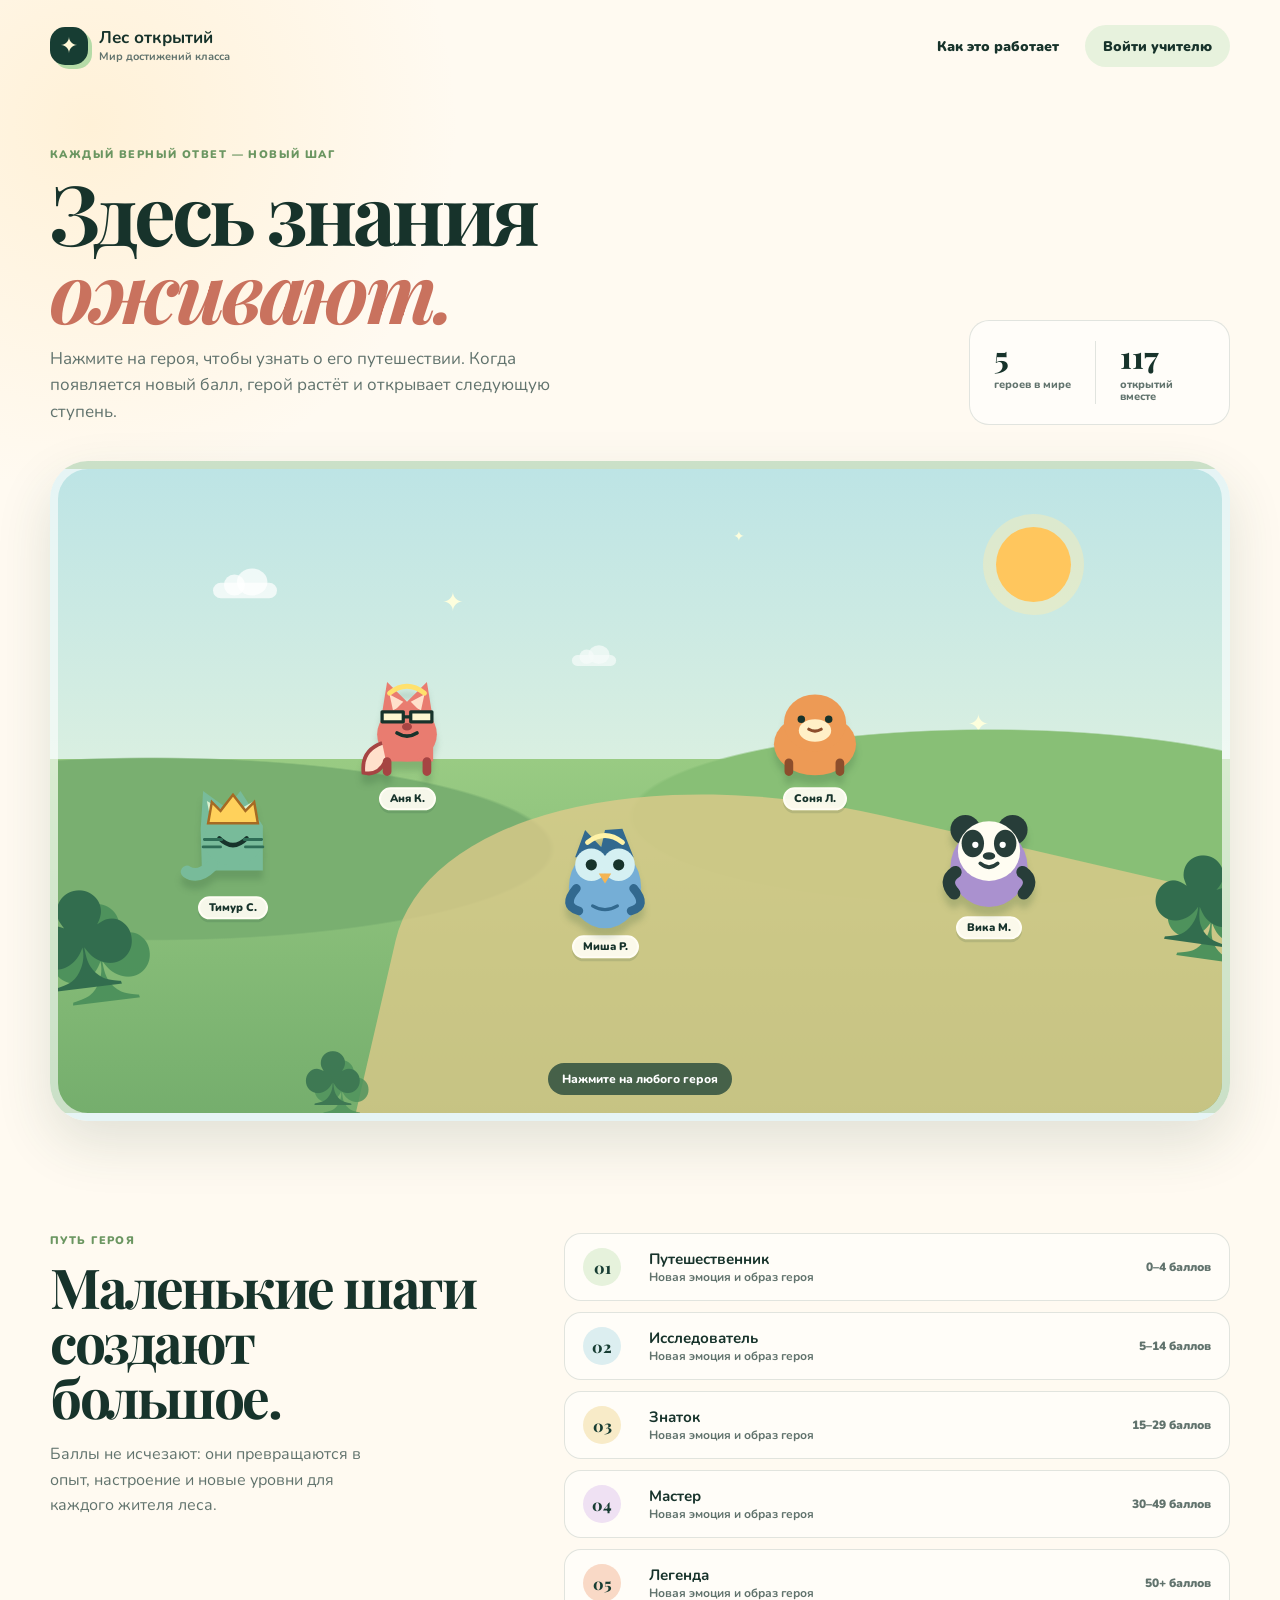
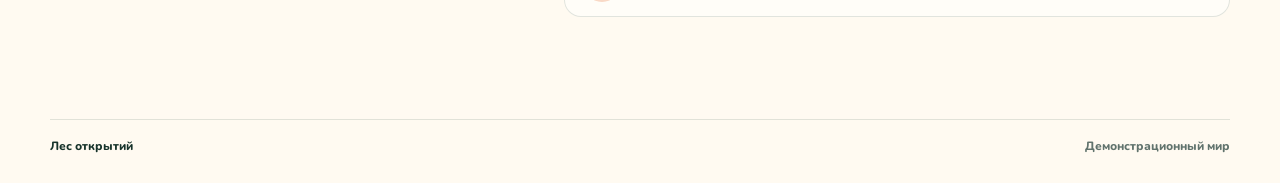
==== index.html @ 149c61e0 "create" ====
<!doctype html>
<html lang="ru">
  <head>
    <meta charset="UTF-8" />
    <meta name="viewport" content="width=device-width, initial-scale=1.0" />
    <meta name="theme-color" content="#142b25" />
    <meta
      name="description"
      content="Интерактивный мир достижений класса: герои растут вместе с новыми знаниями."
    />
    <meta name="robots" content="noindex, nofollow" />
    <link rel="canonical" href="/" />

    <meta property="og:type" content="website" />
    <meta property="og:site_name" content="Лес открытий" />
    <meta property="og:title" content="Лес открытий — мир достижений класса" />
    <meta
      property="og:description"
      content="Интерактивный мир достижений класса: герои растут вместе с новыми знаниями."
    />
    <meta property="og:url" content="/" />
    <meta property="og:image" content="assets/og-preview.png" />
    <meta property="og:image:width" content="1200" />
    <meta property="og:image:height" content="630" />
    <meta
      property="og:image:alt"
      content="Лес открытий — интерактивный мир достижений класса"
    />
    <meta property="og:locale" content="ru_RU" />
    <meta name="twitter:card" content="summary_large_image" />
    <meta name="twitter:title" content="Лес открытий — мир достижений класса" />
    <meta
      name="twitter:description"
      content="Герои растут вместе с новыми знаниями."
    />
    <meta name="twitter:image" content="assets/og-preview.png" />
    <meta
      name="twitter:image:alt"
      content="Лес открытий — интерактивный мир достижений класса"
    />

    <link rel="icon" href="favicon.svg" type="image/svg+xml" />
    <link rel="icon" href="favicon.ico" sizes="any" />
    <link rel="icon" href="favicon.png" type="image/png" />
    <link rel="apple-touch-icon" href="favicon.png" />
    <link rel="preconnect" href="https://esm.sh" />
    <title>Лес открытий</title>
    <link rel="stylesheet" href="styles.css" />
  </head>
  <body>
    <main>
      <header class="site-header shell">
        <a class="brand" href="#" aria-label="На главную страницу">
          <span class="brand__mark" aria-hidden="true">✦</span>
          <span>
            <strong id="classTitle">Лес открытий</strong>
            <small>Мир достижений класса</small>
          </span>
        </a>
        <div class="header-actions">
          <button class="button button--ghost" id="aboutOpen" type="button">
            Как это работает
          </button>
          <button class="button button--quiet" id="adminOpen" type="button">
            Войти учителю
          </button>
        </div>
      </header>

      <section class="hero shell" aria-labelledby="heroTitle">
        <div>
          <p class="eyebrow">Каждый верный ответ — новый шаг</p>
          <h1 id="heroTitle">Здесь знания<br /><em>оживают.</em></h1>
          <p class="hero__copy">
            Нажмите на героя, чтобы узнать о его путешествии. Когда появляется
            новый балл, герой растёт и открывает следующую ступень.
          </p>
        </div>
        <div class="world-stats" aria-live="polite">
          <div>
            <span id="heroesCount">0</span>
            <small>героев в мире</small>
          </div>
          <div>
            <span id="pointsCount">0</span>
            <small>открытий вместе</small>
          </div>
        </div>
      </section>

      <section class="world shell" aria-label="Интерактивный мир героев">
        <div class="world__sky" aria-hidden="true">
          <span class="cloud cloud--one"></span>
          <span class="cloud cloud--two"></span>
          <span class="sun"></span>
          <span class="spark spark--one">✦</span>
          <span class="spark spark--two">✦</span>
          <span class="spark spark--three">✦</span>
        </div>
        <div class="world__hills" aria-hidden="true"></div>
        <div class="world__path" aria-hidden="true"></div>
        <div class="world__trees" aria-hidden="true">
          <span class="tree tree--one">♣</span>
          <span class="tree tree--two">♣</span>
          <span class="tree tree--three">♣</span>
        </div>
        <div class="world__empty" id="worldEmpty">
          <span>✦</span>
          <p>Мир ждёт первых героев</p>
          <small>Учитель добавит их в закрытой панели.</small>
        </div>
        <div class="world__animals" id="animals" aria-live="polite"></div>
        <div class="world__hint" id="worldHint">Нажмите на любого героя</div>
      </section>

      <section class="journey shell" aria-labelledby="journeyTitle">
        <div class="journey__intro">
          <p class="eyebrow">Путь героя</p>
          <h2 id="journeyTitle">Маленькие шаги<br />создают большое.</h2>
          <p>
            Баллы не исчезают: они превращаются в опыт, настроение и новые
            уровни для каждого жителя леса.
          </p>
        </div>
        <div class="levels" id="levels" aria-label="Уровни развития героя"></div>
      </section>
    </main>

    <footer class="footer shell">
      <span>Лес открытий</span>
      <span id="connectionStatus">Готовимся к путешествию</span>
    </footer>

    <dialog class="modal modal--about" id="aboutDialog">
      <button class="modal__close" data-close="aboutDialog" type="button" aria-label="Закрыть">×</button>
      <p class="eyebrow">Без соревнования на выбывание</p>
      <h2>У каждого героя свой темп.</h2>
      <p>
        Здесь важен не только результат, но и рост: за новые знания герои
        становятся увереннее, открывают уровни и преображают лес.
      </p>
      <div class="about-steps">
        <div><span>01</span><b>Учитель отмечает ответ</b></div>
        <div><span>02</span><b>Герой получает опыт</b></div>
        <div><span>03</span><b>Мир меняется вместе с классом</b></div>
      </div>
    </dialog>

    <dialog class="modal modal--admin" id="adminDialog">
      <button class="modal__close" data-close="adminDialog" type="button" aria-label="Закрыть">×</button>
      <section id="loginView">
        <p class="eyebrow">Закрытая зона</p>
        <h2>Панель учителя</h2>
        <p class="modal__lead">Войти может только администратор этого класса.</p>
        <form class="auth-form" id="loginForm">
          <label>
            E-mail
            <input id="loginEmail" name="email" type="email" autocomplete="email" required />
          </label>
          <label>
            Пароль
            <input id="loginPassword" name="password" type="password" autocomplete="current-password" required />
          </label>
          <p class="form-message" id="loginMessage" role="alert"></p>
          <button class="button button--primary" type="submit">Войти</button>
        </form>
      </section>

      <section id="adminView" hidden>
        <div class="admin-topline">
          <div>
            <p class="eyebrow">Закрытая зона</p>
            <h2>Панель учителя</h2>
          </div>
          <button class="text-button" id="signOut" type="button">Выйти</button>
        </div>

        <form class="student-form" id="studentForm">
          <h3>Добавить героя</h3>
          <div class="form-grid">
            <label class="form-grid__wide">
              Имя или никнейм
              <input id="studentName" name="displayName" maxlength="28" placeholder="Например, Аня К." required />
            </label>
            <label>
              Животное
              <select id="studentAvatar" name="avatarId"></select>
            </label>
            <label>
              Цвет
              <select id="studentColor" name="color"></select>
            </label>
          </div>
          <p class="form-message" id="studentMessage" role="alert"></p>
          <button class="button button--primary" type="submit">Добавить в лес</button>
        </form>

        <section class="admin-roster" aria-labelledby="rosterTitle">
          <div class="admin-roster__head">
            <h3 id="rosterTitle">Герои</h3>
            <span id="adminCount"></span>
          </div>
          <div id="adminRoster"></div>
        </section>
      </section>
    </dialog>

    <dialog class="modal modal--hero" id="heroDialog">
      <button class="modal__close" data-close="heroDialog" type="button" aria-label="Закрыть">×</button>
      <div id="heroDialogContent"></div>
    </dialog>

    <script src="app.config.js"></script>
    <script type="module" src="js/app.js"></script>
  </body>
</html>
---- styles.css ----
@import url("https://fonts.googleapis.com/css2?family=Nunito:wght@500;600;700;800;900&family=Playfair+Display:ital,wght@0,700;0,800;1,700;1,800&display=swap");

:root {
  --ink: #17332b;
  --muted: #61736d;
  --cream: #fffaf1;
  --paper: #fffdf8;
  --forest: #173d33;
  --moss: #3f7359;
  --leaf: #8dcf82;
  --sun: #ffc65d;
  --coral: #ef806f;
  --line: rgba(23, 61, 51, 0.13);
  --shadow: 0 22px 55px rgba(43, 77, 56, 0.14);
}

* { box-sizing: border-box; }

html { scroll-behavior: smooth; }

body {
  min-width: 320px;
  margin: 0;
  color: var(--ink);
  background:
    radial-gradient(circle at 7% 7%, rgba(255, 218, 150, 0.28), transparent 23rem),
    var(--cream);
  font-family: "Nunito", system-ui, sans-serif;
}

button, input, select { font: inherit; }
button { cursor: pointer; }

.shell {
  width: min(1180px, calc(100% - 40px));
  margin-inline: auto;
}

.site-header {
  min-height: 92px;
  display: flex;
  align-items: center;
  justify-content: space-between;
  gap: 20px;
}

.brand {
  display: inline-flex;
  align-items: center;
  gap: 11px;
  color: inherit;
  text-decoration: none;
}

.brand__mark {
  width: 38px;
  height: 38px;
  display: grid;
  place-items: center;
  border-radius: 15px;
  color: #fff8d7;
  background: var(--forest);
  box-shadow: 4px 4px 0 #b5dba7;
  font-size: 22px;
}

.brand strong, .brand small { display: block; line-height: 1.08; }
.brand strong { font-size: 17px; }
.brand small { margin-top: 3px; color: var(--muted); font-size: 11px; font-weight: 700; }

.header-actions { display: flex; align-items: center; gap: 8px; }

.button {
  min-height: 42px;
  border: 0;
  border-radius: 999px;
  padding: 0 18px;
  color: var(--ink);
  font-weight: 900;
  font-size: 14px;
  transition: transform .2s ease, box-shadow .2s ease, background .2s ease;
}

.button:hover { transform: translateY(-2px); }
.button:focus-visible, .text-button:focus-visible, .creature:focus-visible {
  outline: 3px solid #f3b837;
  outline-offset: 3px;
}
.button--ghost { background: transparent; }
.button--quiet { background: #e7f2dd; }
.button--primary { color: #fff; background: var(--forest); box-shadow: 0 7px 0 #0d2b23; }
.button--primary:active { transform: translateY(4px); box-shadow: 0 3px 0 #0d2b23; }

.hero {
  display: flex;
  align-items: flex-end;
  justify-content: space-between;
  gap: 42px;
  padding: 55px 0 36px;
}

.eyebrow {
  margin: 0 0 11px;
  color: #6b9661;
  font-size: 11px;
  font-weight: 900;
  letter-spacing: .13em;
  text-transform: uppercase;
}

h1, h2, h3, p { margin-top: 0; }
h1, h2 {
  font-family: "Playfair Display", Georgia, serif;
  letter-spacing: -.045em;
}

h1 {
  max-width: 600px;
  margin-bottom: 17px;
  font-size: clamp(44px, 7vw, 83px);
  line-height: .94;
}
h1 em { color: #c9725e; }

.hero__copy {
  max-width: 525px;
  margin-bottom: 0;
  color: var(--muted);
  font-size: 17px;
  line-height: 1.55;
}

.world-stats {
  display: flex;
  flex-shrink: 0;
  gap: 24px;
  padding: 20px 24px;
  border: 1px solid var(--line);
  border-radius: 20px;
  background: rgba(255, 255, 255, .56);
}
.world-stats div + div { border-left: 1px solid var(--line); padding-left: 24px; }
.world-stats span, .world-stats small { display: block; }
.world-stats span { font-family: "Playfair Display", serif; font-size: 31px; font-weight: 800; line-height: 1; }
.world-stats small { max-width: 85px; margin-top: 7px; color: var(--muted); font-size: 11px; font-weight: 800; line-height: 1.15; }

.world {
  position: relative;
  isolation: isolate;
  height: min(660px, 72vw);
  min-height: 470px;
  overflow: hidden;
  border: 8px solid rgba(255, 255, 255, .62);
  border-radius: 38px;
  background: linear-gradient(#bde4e5 0%, #d9efe1 45%, #99cb83 45%, #75ae6d 100%);
  box-shadow: var(--shadow);
}

.world__sky, .world__hills, .world__path, .world__trees, .world__animals {
  position: absolute;
  inset: 0;
}
.world__sky { z-index: -4; }
.world__hills { z-index: -3; background: radial-gradient(ellipse 56% 23% at 8% 59%, #79af70 0 61%, transparent 62%), radial-gradient(ellipse 50% 22% at 80% 54%, #88bf76 0 61%, transparent 62%); }
.world__path { z-index: -1; inset: auto -5% -25% 28%; height: 72%; border-radius: 50% 0 0; background: #e6cc8d; transform: rotate(13deg); opacity: .72; }
.world__trees { z-index: 3; pointer-events: none; }

.sun { position: absolute; top: 9%; right: 13%; width: 75px; height: 75px; border-radius: 50%; background: var(--sun); box-shadow: 0 0 0 13px rgba(255, 235, 174, .42); }
.cloud { position: absolute; width: 94px; height: 23px; border-radius: 50px; background: rgba(255,255,255,.72); }
.cloud::before, .cloud::after { position: absolute; bottom: 4px; border-radius: 50%; background: inherit; content: ""; }
.cloud::before { left: 16px; width: 31px; height: 31px; }
.cloud::after { right: 14px; width: 45px; height: 40px; }
.cloud--one { top: 17%; left: 12%; transform: scale(.68); }
.cloud--two { top: 28%; left: 42%; transform: scale(.47); opacity: .8; }
.spark { position: absolute; color: rgba(255,255,220,.95); font-size: 26px; animation: twinkle 2.5s ease-in-out infinite; }
.spark--one { top: 18%; left: 33%; }
.spark--two { top: 37%; right: 20%; animation-delay: 1.1s; }
.spark--three { top: 9%; left: 58%; font-size: 14px; animation-delay: .5s; }
.tree { position: absolute; color: #326d4e; font-family: Georgia, serif; font-size: 164px; line-height: .55; text-shadow: 16px 16px 0 #4e925c; }
.tree--one { left: -30px; bottom: 21%; transform: rotate(-7deg); }
.tree--two { right: -33px; bottom: 27%; transform: scale(.9) rotate(8deg); }
.tree--three { left: 19%; bottom: -7px; transform: scale(.55); opacity: .82; }

.world__animals { z-index: 4; }
.world__empty { position: absolute; inset: 0; z-index: 5; display: grid; align-content: center; justify-items: center; color: rgba(255,255,255,.9); text-align: center; pointer-events: none; }
.world__empty[hidden] { display: none; }
.world__empty span { margin-bottom: 5px; color: #fff0a0; font-size: 48px; text-shadow: 0 4px 0 rgba(23,61,51,.2); }
.world__empty p { margin-bottom: 4px; font-family: "Playfair Display", serif; font-size: 29px; font-weight: 700; }
.world__empty small { font-weight: 800; opacity: .9; }
.world__hint { position: absolute; z-index: 10; bottom: 18px; left: 50%; padding: 8px 14px; border-radius: 999px; transform: translateX(-50%); color: #fff; background: rgba(23,61,51,.73); font-size: 12px; font-weight: 800; pointer-events: none; transition: opacity .3s ease; }
.world__hint.is-hidden { opacity: 0; }

.creature {
  --size: 112px;
  --scale: 1;
  position: absolute;
  z-index: 5;
  width: var(--size);
  padding: 0;
  border: 0;
  background: transparent;
  transform: translate(-50%, -50%);
  text-align: center;
}

.creature__motion {
  position: relative;
  transform: scale(var(--scale));
  transform-origin: center bottom;
  animation: wander var(--duration) ease-in-out var(--delay) infinite alternate;
}
.creature:hover .creature__motion, .creature:focus-visible .creature__motion { animation-play-state: paused; }
.creature__body { display: block; filter: drop-shadow(0 9px 3px rgba(30, 73, 42, .19)); transition: filter .2s ease; }
.creature:hover .creature__body { filter: drop-shadow(0 12px 4px rgba(30, 73, 42, .27)); }
.creature__label { display: inline-block; max-width: 130px; margin-top: -6px; padding: 4px 9px; overflow: hidden; border: 2px solid #fffdf4; border-radius: 999px; color: #17332b; background: rgba(255, 253, 244, .93); box-shadow: 0 3px 0 rgba(23, 61, 51, .13); font-size: 11px; font-weight: 900; line-height: 1; text-overflow: ellipsis; white-space: nowrap; }
.creature.is-selected .creature__body { filter: drop-shadow(0 0 0 7px #fff6a5) drop-shadow(0 11px 5px rgba(30, 73, 42, .25)); }

.journey {
  display: grid;
  grid-template-columns: .8fr 1.2fr;
  gap: 70px;
  padding: 112px 0 102px;
}

.journey h2 { margin-bottom: 18px; font-size: clamp(35px, 4.3vw, 56px); line-height: 1; }
.journey__intro > p:last-child { max-width: 350px; margin-bottom: 0; color: var(--muted); line-height: 1.6; }
.levels { display: grid; gap: 11px; align-content: center; }
.level { display: grid; grid-template-columns: 51px 1fr auto; align-items: center; gap: 15px; min-height: 68px; padding: 12px 18px; border: 1px solid var(--line); border-radius: 17px; background: var(--paper); transition: transform .2s ease; }
.level:hover { transform: translateX(5px); }
.level__number { width: 38px; height: 38px; display: grid; place-items: center; border-radius: 50%; color: var(--forest); background: var(--level-soft); font-family: "Playfair Display", serif; font-weight: 800; }
.level strong, .level small { display: block; }
.level strong { font-size: 15px; }
.level small { color: var(--muted); font-size: 12px; font-weight: 700; }
.level__range { color: var(--muted); font-size: 12px; font-weight: 900; }

.footer { display: flex; justify-content: space-between; padding: 18px 0 29px; border-top: 1px solid var(--line); color: var(--muted); font-size: 12px; font-weight: 800; }
.footer span:first-child { color: var(--ink); }

.modal {
  width: min(550px, calc(100% - 28px));
  max-height: min(760px, calc(100% - 28px));
  overflow: auto;
  border: 0;
  border-radius: 28px;
  padding: 39px;
  color: var(--ink);
  background: #fffdf8;
  box-shadow: 0 24px 80px rgba(12, 42, 31, .34);
}
.modal::backdrop { background: rgba(13, 45, 34, .54); backdrop-filter: blur(4px); }
.modal h2 { margin-bottom: 12px; font-size: 40px; line-height: .98; }
.modal > p:not(.eyebrow), .modal__lead { color: var(--muted); line-height: 1.55; }
.modal__close { position: absolute; top: 15px; right: 17px; width: 35px; height: 35px; border: 0; border-radius: 50%; color: var(--forest); background: #e9f3e2; font-size: 26px; line-height: 1; }
.about-steps { display: grid; gap: 9px; margin-top: 24px; }
.about-steps div { display: flex; align-items: center; gap: 13px; padding: 13px; border-radius: 13px; background: #f1f7eb; }
.about-steps span { color: #73956c; font-size: 11px; font-weight: 900; }
.about-steps b { font-size: 14px; }

.auth-form, .student-form { display: grid; gap: 14px; }
label { display: grid; gap: 6px; color: #395148; font-size: 12px; font-weight: 900; }
input, select { width: 100%; min-height: 44px; border: 1px solid #c8d8c8; border-radius: 11px; padding: 0 12px; outline: none; color: var(--ink); background: #fff; font-weight: 700; }
input:focus, select:focus { border-color: #57946d; box-shadow: 0 0 0 3px rgba(115, 174, 120, .18); }
.form-message { min-height: 16px; margin: -2px 0 0; color: #b84e45; font-size: 12px; font-weight: 800; }
.form-message.is-success { color: #398054; }
.admin-topline, .admin-roster__head { display: flex; align-items: flex-start; justify-content: space-between; gap: 12px; }
.admin-topline { margin-bottom: 23px; }
.admin-topline h2 { margin-bottom: 0; }
.text-button { border: 0; padding: 6px 0; color: #9b5045; background: none; font-size: 12px; font-weight: 900; text-decoration: underline; }
.student-form { margin-bottom: 25px; padding: 19px; border: 1px solid #d7e5d2; border-radius: 18px; background: #f2f8ee; }
.student-form h3, .admin-roster h3 { margin: 0; font-size: 17px; }
.form-grid { display: grid; grid-template-columns: 1fr 1fr; gap: 11px; }
.form-grid__wide { grid-column: 1 / -1; }
.admin-roster__head { margin-bottom: 10px; align-items: center; }
.admin-roster__head span { color: var(--muted); font-size: 12px; font-weight: 800; }
.admin-row { display: grid; grid-template-columns: 42px 1fr auto; align-items: center; gap: 10px; padding: 10px 0; border-top: 1px solid var(--line); }
.admin-row__animal { width: 42px; height: 42px; }
.admin-row strong, .admin-row small { display: block; }
.admin-row strong { font-size: 13px; }
.admin-row small { color: var(--muted); font-size: 11px; font-weight: 800; }
.admin-row__actions { display: flex; gap: 5px; }
.score-button { width: 32px; height: 32px; border: 0; border-radius: 10px; color: var(--forest); background: #e3f0dc; font-size: 18px; font-weight: 900; }
.score-button--minus { color: #a65049; background: #fae5df; }
.hero-profile { text-align: center; }
.hero-profile__animal { width: 180px; max-width: 100%; margin: 3px auto 7px; }
.hero-profile h2 { margin-bottom: 5px; }
.hero-profile__level { margin-bottom: 20px; color: #56815c; font-size: 13px; font-weight: 900; }
.hero-profile__score { display: inline-grid; min-width: 151px; margin: 3px auto 18px; padding: 13px 20px; border-radius: 18px; background: #edf6e7; }
.hero-profile__score strong { font-family: "Playfair Display", serif; font-size: 37px; line-height: 1; }
.hero-profile__score small { margin-top: 4px; color: var(--muted); font-size: 11px; font-weight: 900; }
.hero-profile__progress { width: min(330px, 100%); margin: 0 auto; text-align: left; }
.hero-profile__progress p { display: flex; justify-content: space-between; margin-bottom: 7px; color: var(--muted); font-size: 11px; font-weight: 900; }
.progress-bar { height: 11px; overflow: hidden; border-radius: 999px; background: #e1ebdd; }
.progress-bar span { display: block; height: 100%; border-radius: inherit; background: linear-gradient(90deg, #79bb79, #ffd060); }

@keyframes wander {
  from { transform: translate(0, 0) rotate(-1deg) scale(var(--scale)); }
  to { transform: translate(var(--drift-x), var(--drift-y)) rotate(2deg) scale(var(--scale)); }
}
@keyframes twinkle { 0%, 100% { transform: scale(.75); opacity: .5; } 50% { transform: scale(1.22); opacity: 1; } }

@media (max-width: 720px) {
  .shell { width: min(100% - 24px, 1180px); }
  .site-header { min-height: 77px; }
  .header-actions .button--ghost { display: none; }
  .button { padding-inline: 13px; font-size: 12px; }
  .hero { display: block; padding: 41px 0 28px; }
  .hero__copy { font-size: 15px; }
  .world-stats { width: max-content; margin-top: 27px; padding: 14px 17px; }
  .world-stats div + div { padding-left: 17px; }
  .world { min-height: 448px; height: 119vw; border-width: 5px; border-radius: 25px; }
  .sun { width: 51px; height: 51px; }
  .tree { font-size: 118px; }
  .creature { --size: 89px; }
  .creature__label { max-width: 101px; padding: 3px 7px; font-size: 10px; }
  .journey { grid-template-columns: 1fr; gap: 34px; padding: 74px 0 64px; }
  .level { grid-template-columns: 38px 1fr; gap: 10px; padding: 10px; }
  .level__range { grid-column: 2; }
  .footer { gap: 18px; font-size: 11px; }
  .modal { padding: 31px 21px 24px; border-radius: 23px; }
  .modal h2 { font-size: 34px; }
}

@media (prefers-reduced-motion: reduce) {
  *, *::before, *::after { scroll-behavior: auto !important; animation-duration: .01ms !important; animation-iteration-count: 1 !important; transition-duration: .01ms !important; }
}
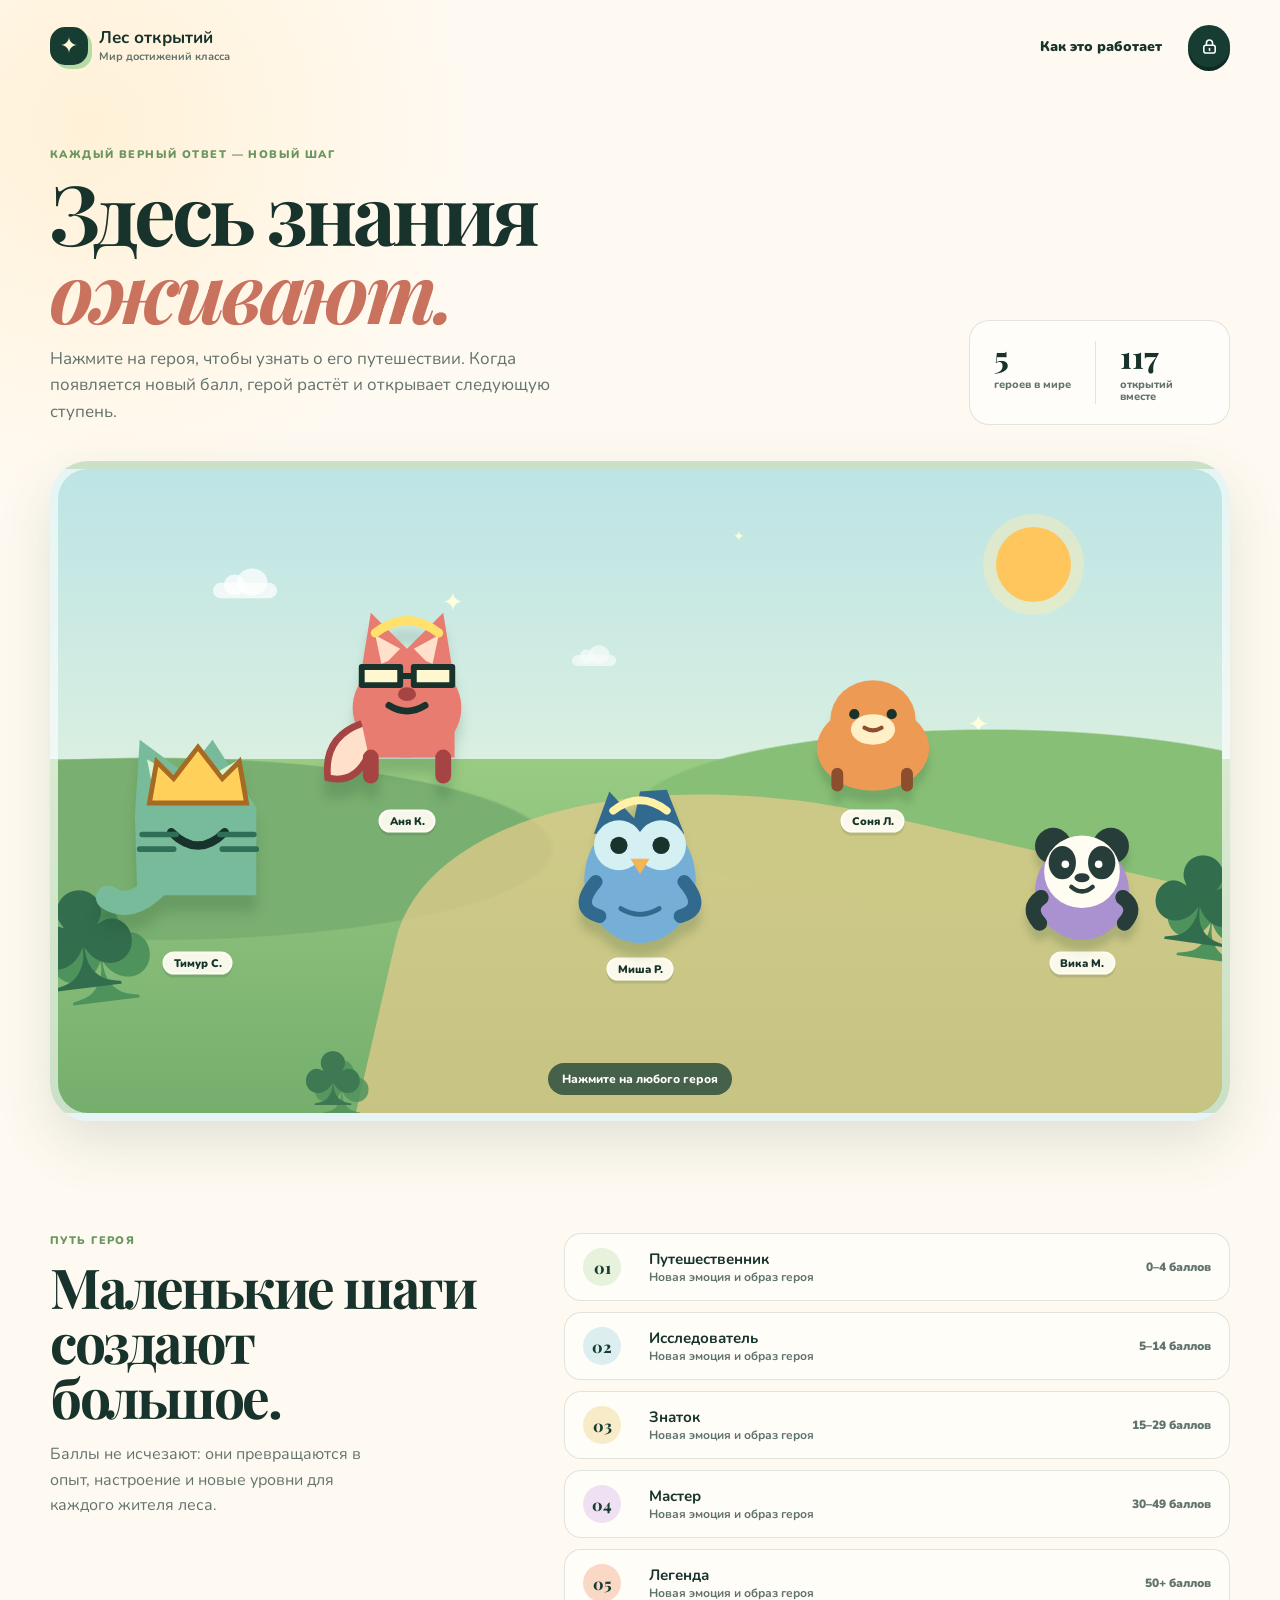
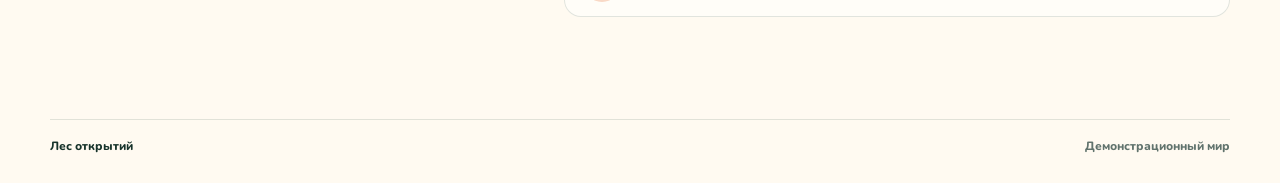
==== commit 57146e2b: "fix bugs" ====
--- a/index.html
+++ b/index.html
@@ -61,8 +61,11 @@
           <button class="button button--ghost" id="aboutOpen" type="button">
             Как это работает
           </button>
-          <button class="button button--quiet" id="adminOpen" type="button">
-            Войти учителю
+          <button class="admin-orb" id="adminOpen" type="button" aria-label="Войти учителю" title="Войти учителю">
+            <svg viewBox="0 0 24 24" aria-hidden="true">
+              <rect x="5.5" y="10.5" width="13" height="9" rx="2.3"></rect>
+              <path d="M8.5 10.5V8a3.5 3.5 0 0 1 7 0v2.5M12 14.2v2.2"></path>
+            </svg>
           </button>
         </div>
       </header>
@@ -200,6 +203,10 @@
             <h3 id="rosterTitle">Герои</h3>
             <span id="adminCount"></span>
           </div>
+          <label class="admin-search">
+            <span>Поиск по имени</span>
+            <input id="studentSearch" type="search" autocomplete="off" placeholder="Например, Михаил" />
+          </label>
           <div id="adminRoster"></div>
         </section>
       </section>
--- a/styles.css
+++ b/styles.css
@@ -87,9 +87,26 @@
   outline-offset: 3px;
 }
 .button--ghost { background: transparent; }
-.button--quiet { background: #e7f2dd; }
 .button--primary { color: #fff; background: var(--forest); box-shadow: 0 7px 0 #0d2b23; }
 .button--primary:active { transform: translateY(4px); box-shadow: 0 3px 0 #0d2b23; }
+
+.admin-orb {
+  width: 42px;
+  height: 42px;
+  display: grid;
+  place-items: center;
+  flex: 0 0 auto;
+  border: 0;
+  border-radius: 50%;
+  color: #fff;
+  background: var(--forest);
+  box-shadow: 0 4px 0 #0d2b23;
+  transition: transform .2s ease, box-shadow .2s ease, background .2s ease;
+}
+.admin-orb:hover { transform: translateY(-2px); background: #245643; box-shadow: 0 6px 0 #0d2b23; }
+.admin-orb:active { transform: translateY(3px); box-shadow: 0 1px 0 #0d2b23; }
+.admin-orb:focus-visible { outline: 3px solid #f3b837; outline-offset: 3px; }
+.admin-orb svg { width: 21px; height: 21px; fill: none; stroke: currentColor; stroke-width: 1.8; stroke-linecap: round; stroke-linejoin: round; }
 
 .hero {
   display: flex;
@@ -204,6 +221,7 @@
 }
 
 .creature__motion {
+  display: block;
   position: relative;
   transform: scale(var(--scale));
   transform-origin: center bottom;
@@ -272,6 +290,9 @@
 .form-grid__wide { grid-column: 1 / -1; }
 .admin-roster__head { margin-bottom: 10px; align-items: center; }
 .admin-roster__head span { color: var(--muted); font-size: 12px; font-weight: 800; }
+.admin-search { margin-bottom: 9px; }
+.admin-search span { color: var(--muted); font-size: 11px; }
+.admin-search input { min-height: 38px; }
 .admin-row { display: grid; grid-template-columns: 42px 1fr auto; align-items: center; gap: 10px; padding: 10px 0; border-top: 1px solid var(--line); }
 .admin-row__animal { width: 42px; height: 42px; }
 .admin-row strong, .admin-row small { display: block; }
@@ -280,6 +301,9 @@
 .admin-row__actions { display: flex; gap: 5px; }
 .score-button { width: 32px; height: 32px; border: 0; border-radius: 10px; color: var(--forest); background: #e3f0dc; font-size: 18px; font-weight: 900; }
 .score-button--minus { color: #a65049; background: #fae5df; }
+.score-button--save { color: #fff; background: var(--forest); font-size: 15px; }
+.score-editor { width: 61px; }
+.score-editor input { min-height: 32px; padding: 0 5px; text-align: center; font-size: 12px; }
 .hero-profile { text-align: center; }
 .hero-profile__animal { width: 180px; max-width: 100%; margin: 3px auto 7px; }
 .hero-profile h2 { margin-bottom: 5px; }
@@ -303,6 +327,7 @@
   .site-header { min-height: 77px; }
   .header-actions .button--ghost { display: none; }
   .button { padding-inline: 13px; font-size: 12px; }
+  .admin-orb { width: 38px; height: 38px; }
   .hero { display: block; padding: 41px 0 28px; }
   .hero__copy { font-size: 15px; }
   .world-stats { width: max-content; margin-top: 27px; padding: 14px 17px; }
@@ -316,6 +341,8 @@
   .level { grid-template-columns: 38px 1fr; gap: 10px; padding: 10px; }
   .level__range { grid-column: 2; }
   .footer { gap: 18px; font-size: 11px; }
+  .admin-row { grid-template-columns: 38px 1fr; }
+  .admin-row__actions { grid-column: 2; }
   .modal { padding: 31px 21px 24px; border-radius: 23px; }
   .modal h2 { font-size: 34px; }
 }
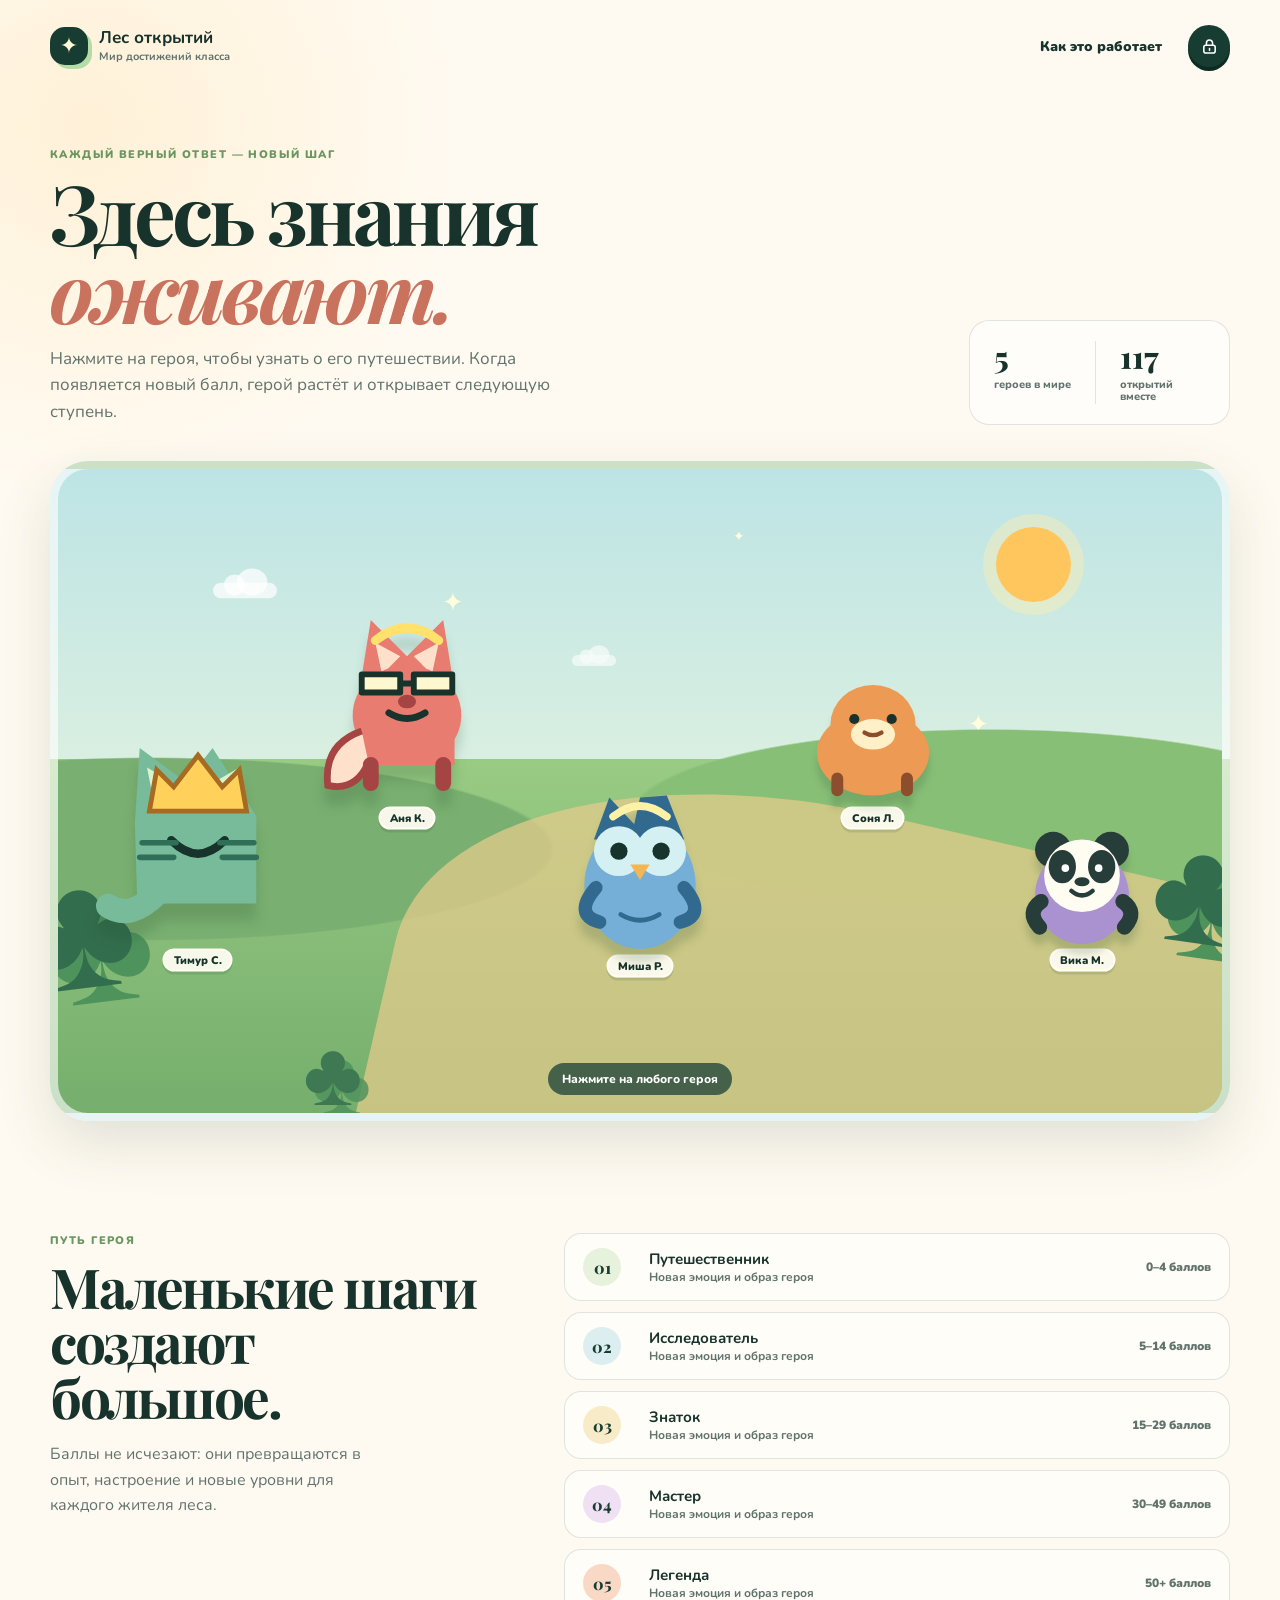
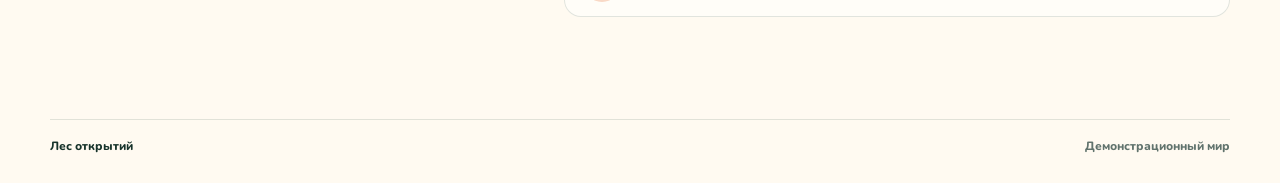
==== commit 9646b77d: "add more anime and admin panel" ====
--- a/index.html
+++ b/index.html
@@ -61,12 +61,12 @@
           <button class="button button--ghost" id="aboutOpen" type="button">
             Как это работает
           </button>
-          <button class="admin-orb" id="adminOpen" type="button" aria-label="Войти учителю" title="Войти учителю">
+          <a class="admin-orb" href="admin.html" target="_blank" rel="noopener" aria-label="Открыть панель учителя" title="Панель учителя">
             <svg viewBox="0 0 24 24" aria-hidden="true">
               <rect x="5.5" y="10.5" width="13" height="9" rx="2.3"></rect>
               <path d="M8.5 10.5V8a3.5 3.5 0 0 1 7 0v2.5M12 14.2v2.2"></path>
             </svg>
-          </button>
+          </a>
         </div>
       </header>
 
@@ -149,69 +149,6 @@
       </div>
     </dialog>
 
-    <dialog class="modal modal--admin" id="adminDialog">
-      <button class="modal__close" data-close="adminDialog" type="button" aria-label="Закрыть">×</button>
-      <section id="loginView">
-        <p class="eyebrow">Закрытая зона</p>
-        <h2>Панель учителя</h2>
-        <p class="modal__lead">Войти может только администратор этого класса.</p>
-        <form class="auth-form" id="loginForm">
-          <label>
-            E-mail
-            <input id="loginEmail" name="email" type="email" autocomplete="email" required />
-          </label>
-          <label>
-            Пароль
-            <input id="loginPassword" name="password" type="password" autocomplete="current-password" required />
-          </label>
-          <p class="form-message" id="loginMessage" role="alert"></p>
-          <button class="button button--primary" type="submit">Войти</button>
-        </form>
-      </section>
-
-      <section id="adminView" hidden>
-        <div class="admin-topline">
-          <div>
-            <p class="eyebrow">Закрытая зона</p>
-            <h2>Панель учителя</h2>
-          </div>
-          <button class="text-button" id="signOut" type="button">Выйти</button>
-        </div>
-
-        <form class="student-form" id="studentForm">
-          <h3>Добавить героя</h3>
-          <div class="form-grid">
-            <label class="form-grid__wide">
-              Имя или никнейм
-              <input id="studentName" name="displayName" maxlength="28" placeholder="Например, Аня К." required />
-            </label>
-            <label>
-              Животное
-              <select id="studentAvatar" name="avatarId"></select>
-            </label>
-            <label>
-              Цвет
-              <select id="studentColor" name="color"></select>
-            </label>
-          </div>
-          <p class="form-message" id="studentMessage" role="alert"></p>
-          <button class="button button--primary" type="submit">Добавить в лес</button>
-        </form>
-
-        <section class="admin-roster" aria-labelledby="rosterTitle">
-          <div class="admin-roster__head">
-            <h3 id="rosterTitle">Герои</h3>
-            <span id="adminCount"></span>
-          </div>
-          <label class="admin-search">
-            <span>Поиск по имени</span>
-            <input id="studentSearch" type="search" autocomplete="off" placeholder="Например, Михаил" />
-          </label>
-          <div id="adminRoster"></div>
-        </section>
-      </section>
-    </dialog>
-
     <dialog class="modal modal--hero" id="heroDialog">
       <button class="modal__close" data-close="heroDialog" type="button" aria-label="Закрыть">×</button>
       <div id="heroDialogContent"></div>
--- a/styles.css
+++ b/styles.css
@@ -87,6 +87,7 @@
   outline-offset: 3px;
 }
 .button--ghost { background: transparent; }
+.button--quiet { background: #e7f2dd; }
 .button--primary { color: #fff; background: var(--forest); box-shadow: 0 7px 0 #0d2b23; }
 .button--primary:active { transform: translateY(4px); box-shadow: 0 3px 0 #0d2b23; }
 
@@ -225,10 +226,15 @@
   position: relative;
   transform: scale(var(--scale));
   transform-origin: center bottom;
-  animation: wander var(--duration) ease-in-out var(--delay) infinite alternate;
-}
+  animation: creature-sway var(--duration) ease-in-out var(--delay) infinite;
+}
+.creature__motion--stroll { animation-name: creature-stroll; animation-timing-function: ease-in-out; }
+.creature__motion--jump { animation-name: creature-jump; animation-timing-function: cubic-bezier(.42, 0, .54, 1); }
+.creature__motion--dash { animation-name: creature-dash; animation-timing-function: cubic-bezier(.42, 0, .38, 1); }
+.creature__motion--look { animation-name: creature-look; animation-timing-function: ease-in-out; }
 .creature:hover .creature__motion, .creature:focus-visible .creature__motion { animation-play-state: paused; }
 .creature__body { display: block; filter: drop-shadow(0 9px 3px rgba(30, 73, 42, .19)); transition: filter .2s ease; }
+.creature__body svg, .admin-row__animal svg, .admin-person__animal svg, .hero-profile__animal svg { display: block; width: 100%; height: auto; }
 .creature:hover .creature__body { filter: drop-shadow(0 12px 4px rgba(30, 73, 42, .27)); }
 .creature__label { display: inline-block; max-width: 130px; margin-top: -6px; padding: 4px 9px; overflow: hidden; border: 2px solid #fffdf4; border-radius: 999px; color: #17332b; background: rgba(255, 253, 244, .93); box-shadow: 0 3px 0 rgba(23, 61, 51, .13); font-size: 11px; font-weight: 900; line-height: 1; text-overflow: ellipsis; white-space: nowrap; }
 .creature.is-selected .creature__body { filter: drop-shadow(0 0 0 7px #fff6a5) drop-shadow(0 11px 5px rgba(30, 73, 42, .25)); }
@@ -316,9 +322,31 @@
 .progress-bar { height: 11px; overflow: hidden; border-radius: 999px; background: #e1ebdd; }
 .progress-bar span { display: block; height: 100%; border-radius: inherit; background: linear-gradient(90deg, #79bb79, #ffd060); }
 
-@keyframes wander {
-  from { transform: translate(0, 0) rotate(-1deg) scale(var(--scale)); }
-  to { transform: translate(var(--drift-x), var(--drift-y)) rotate(2deg) scale(var(--scale)); }
+@keyframes creature-sway {
+  0%, 100% { transform: translate(0, 0) rotate(-2deg) scale(var(--scale)); }
+  50% { transform: translate(var(--drift-x), var(--drift-y)) rotate(2deg) scale(var(--scale)); }
+}
+@keyframes creature-stroll {
+  0%, 100% { transform: translate(-12px, 0) rotate(-2deg) scale(var(--scale)); }
+  40% { transform: translate(5px, -3px) rotate(1deg) scale(var(--scale)); }
+  70% { transform: translate(18px, 0) rotate(2deg) scale(var(--scale)); }
+}
+@keyframes creature-jump {
+  0%, 100% { transform: translate(0, 0) rotate(0) scale(var(--scale)); }
+  22% { transform: translate(-2px, 1px) rotate(-3deg) scale(var(--scale)); }
+  46% { transform: translate(2px, -22px) rotate(3deg) scale(var(--scale)); }
+  67% { transform: translate(0, -6px) rotate(0) scale(var(--scale)); }
+}
+@keyframes creature-dash {
+  0%, 100% { transform: translate(-17px, 0) rotate(-4deg) scale(var(--scale)); }
+  12% { transform: translate(-4px, -2px) rotate(1deg) scale(var(--scale)); }
+  48% { transform: translate(25px, 1px) rotate(5deg) scale(var(--scale)); }
+  67% { transform: translate(11px, -2px) rotate(1deg) scale(var(--scale)); }
+}
+@keyframes creature-look {
+  0%, 100% { transform: translate(0, 0) rotate(0) scale(var(--scale)); }
+  31% { transform: translate(1px, 0) rotate(6deg) scale(var(--scale)); }
+  62% { transform: translate(-2px, 0) rotate(-6deg) scale(var(--scale)); }
 }
 @keyframes twinkle { 0%, 100% { transform: scale(.75); opacity: .5; } 50% { transform: scale(1.22); opacity: 1; } }
 
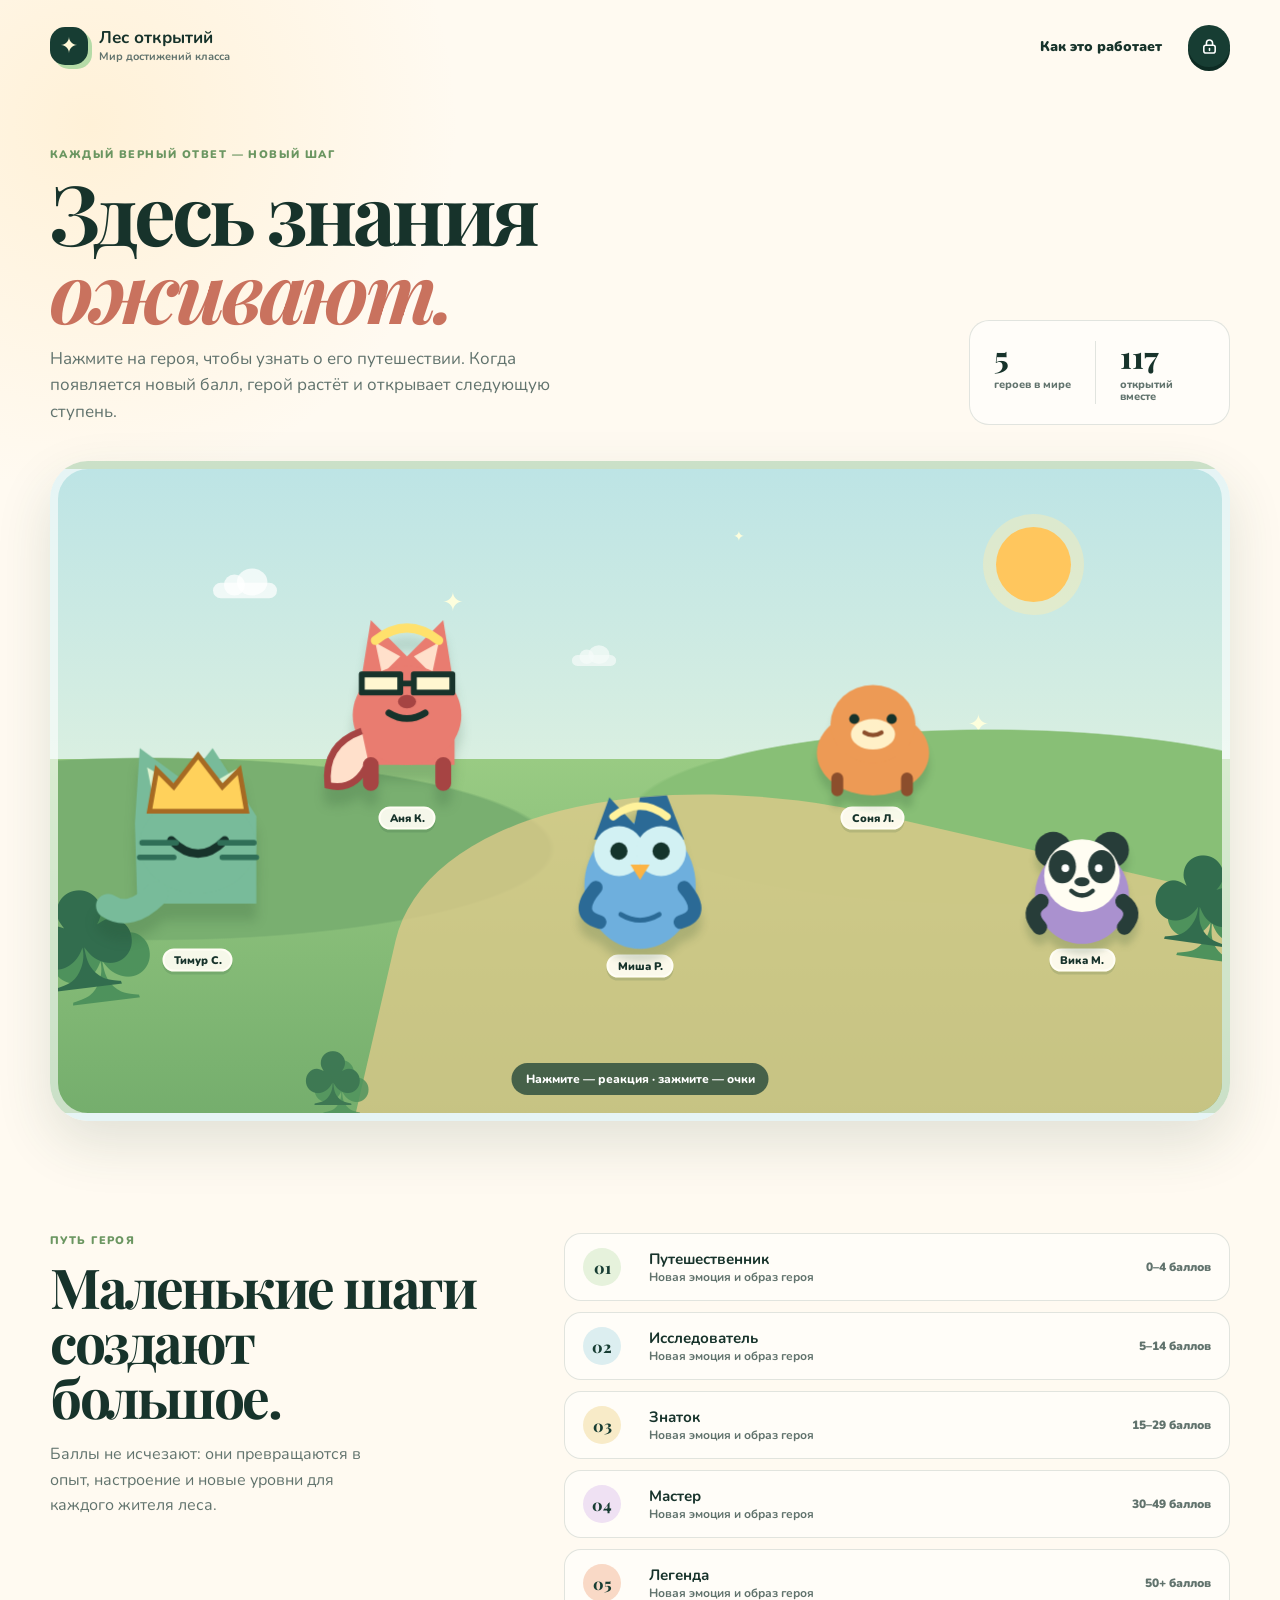
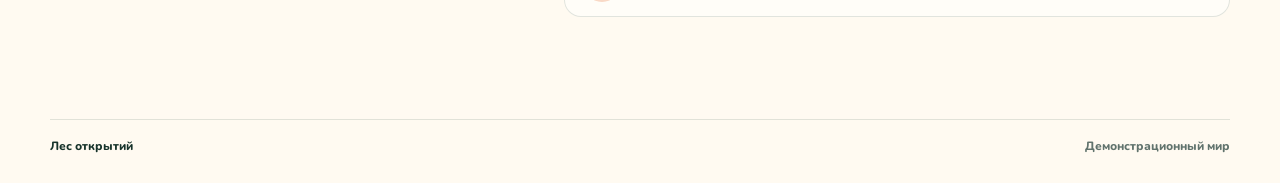
==== commit 258798fc: "update animation" ====
--- a/index.html
+++ b/index.html
@@ -113,7 +113,7 @@
           <small>Учитель добавит их в закрытой панели.</small>
         </div>
         <div class="world__animals" id="animals" aria-live="polite"></div>
-        <div class="world__hint" id="worldHint">Нажмите на любого героя</div>
+        <div class="world__hint" id="worldHint">Нажмите — реакция · зажмите — очки</div>
       </section>
 
       <section class="journey shell" aria-labelledby="journeyTitle">
@@ -133,7 +133,6 @@
       <span>Лес открытий</span>
       <span id="connectionStatus">Готовимся к путешествию</span>
     </footer>
-
     <dialog class="modal modal--about" id="aboutDialog">
       <button class="modal__close" data-close="aboutDialog" type="button" aria-label="Закрыть">×</button>
       <p class="eyebrow">Без соревнования на выбывание</p>
--- a/styles.css
+++ b/styles.css
@@ -211,6 +211,8 @@
 .creature {
   --size: 112px;
   --scale: 1;
+  --move-duration: 0ms;
+  --behavior-duration: 4.8s;
   position: absolute;
   z-index: 5;
   width: var(--size);
@@ -219,6 +221,12 @@
   background: transparent;
   transform: translate(-50%, -50%);
   text-align: center;
+  touch-action: manipulation;
+  user-select: none;
+  transition:
+    left var(--move-duration) cubic-bezier(.33, .05, .26, 1),
+    top var(--move-duration) cubic-bezier(.33, .05, .26, 1),
+    opacity .25s ease;
 }
 
 .creature__motion {
@@ -226,18 +234,40 @@
   position: relative;
   transform: scale(var(--scale));
   transform-origin: center bottom;
-  animation: creature-sway var(--duration) ease-in-out var(--delay) infinite;
+  animation: creature-sway var(--behavior-duration) ease-in-out 1 both;
 }
 .creature__motion--stroll { animation-name: creature-stroll; animation-timing-function: ease-in-out; }
 .creature__motion--jump { animation-name: creature-jump; animation-timing-function: cubic-bezier(.42, 0, .54, 1); }
 .creature__motion--dash { animation-name: creature-dash; animation-timing-function: cubic-bezier(.42, 0, .38, 1); }
 .creature__motion--look { animation-name: creature-look; animation-timing-function: ease-in-out; }
 .creature:hover .creature__motion, .creature:focus-visible .creature__motion { animation-play-state: paused; }
-.creature__body { display: block; filter: drop-shadow(0 9px 3px rgba(30, 73, 42, .19)); transition: filter .2s ease; }
+.creature__body {
+  display: block;
+  position: relative;
+  filter: drop-shadow(0 9px 3px rgba(30, 73, 42, .19));
+  transition: filter .2s ease;
+}
 .creature__body svg, .admin-row__animal svg, .admin-person__animal svg, .hero-profile__animal svg { display: block; width: 100%; height: auto; }
 .creature:hover .creature__body { filter: drop-shadow(0 12px 4px rgba(30, 73, 42, .27)); }
+.creature__effect--glow { animation: creature-glow var(--effect-duration) ease-in-out 1 both; }
+.creature__effect--rainbow { animation: creature-rainbow var(--effect-duration) linear 1 both; }
+.creature__effect--spin { animation: creature-spin var(--effect-duration) cubic-bezier(.22, .8, .32, 1) 1 both; }
+.creature__effect--pulse { animation: creature-pulse var(--effect-duration) ease-in-out 1 both; }
+.creature__effect--sparkle::before,
+.creature__effect--sparkle::after {
+  position: absolute;
+  z-index: 2;
+  color: #fff3a3;
+  content: "✦";
+  opacity: 0;
+  text-shadow: 0 1px 0 rgba(38, 77, 52, .24);
+  animation: creature-sparkle var(--effect-duration) ease-out 1 both;
+}
+.creature__effect--sparkle::before { top: 11%; left: -8%; font-size: 22px; }
+.creature__effect--sparkle::after { right: -7%; bottom: 22%; font-size: 15px; animation-delay: .25s; }
 .creature__label { display: inline-block; max-width: 130px; margin-top: -6px; padding: 4px 9px; overflow: hidden; border: 2px solid #fffdf4; border-radius: 999px; color: #17332b; background: rgba(255, 253, 244, .93); box-shadow: 0 3px 0 rgba(23, 61, 51, .13); font-size: 11px; font-weight: 900; line-height: 1; text-overflow: ellipsis; white-space: nowrap; }
 .creature.is-selected .creature__body { filter: drop-shadow(0 0 0 7px #fff6a5) drop-shadow(0 11px 5px rgba(30, 73, 42, .25)); }
+
 
 .journey {
   display: grid;
@@ -323,13 +353,15 @@
 .progress-bar span { display: block; height: 100%; border-radius: inherit; background: linear-gradient(90deg, #79bb79, #ffd060); }
 
 @keyframes creature-sway {
-  0%, 100% { transform: translate(0, 0) rotate(-2deg) scale(var(--scale)); }
-  50% { transform: translate(var(--drift-x), var(--drift-y)) rotate(2deg) scale(var(--scale)); }
+  0%, 100% { transform: translate(0, 0) rotate(0) scale(var(--scale)); }
+  30% { transform: translate(-2px, 1px) rotate(-2deg) scale(var(--scale)); }
+  65% { transform: translate(2px, -1px) rotate(2deg) scale(var(--scale)); }
 }
 @keyframes creature-stroll {
-  0%, 100% { transform: translate(-12px, 0) rotate(-2deg) scale(var(--scale)); }
-  40% { transform: translate(5px, -3px) rotate(1deg) scale(var(--scale)); }
-  70% { transform: translate(18px, 0) rotate(2deg) scale(var(--scale)); }
+  0%, 100% { transform: translate(0, 0) rotate(0) scale(var(--scale)); }
+  22% { transform: translate(-3px, -2px) rotate(-2deg) scale(var(--scale)); }
+  46% { transform: translate(2px, 1px) rotate(2deg) scale(var(--scale)); }
+  70% { transform: translate(-2px, -2px) rotate(-1deg) scale(var(--scale)); }
 }
 @keyframes creature-jump {
   0%, 100% { transform: translate(0, 0) rotate(0) scale(var(--scale)); }
@@ -338,15 +370,37 @@
   67% { transform: translate(0, -6px) rotate(0) scale(var(--scale)); }
 }
 @keyframes creature-dash {
-  0%, 100% { transform: translate(-17px, 0) rotate(-4deg) scale(var(--scale)); }
-  12% { transform: translate(-4px, -2px) rotate(1deg) scale(var(--scale)); }
-  48% { transform: translate(25px, 1px) rotate(5deg) scale(var(--scale)); }
-  67% { transform: translate(11px, -2px) rotate(1deg) scale(var(--scale)); }
+  0%, 100% { transform: translate(0, 0) rotate(0) scale(var(--scale)); }
+  15% { transform: translate(-4px, 1px) rotate(-3deg) scale(var(--scale)); }
+  45% { transform: translate(8px, -2px) rotate(4deg) scale(var(--scale)); }
+  70% { transform: translate(-3px, 1px) rotate(-2deg) scale(var(--scale)); }
 }
 @keyframes creature-look {
   0%, 100% { transform: translate(0, 0) rotate(0) scale(var(--scale)); }
   31% { transform: translate(1px, 0) rotate(6deg) scale(var(--scale)); }
   62% { transform: translate(-2px, 0) rotate(-6deg) scale(var(--scale)); }
+}
+@keyframes creature-glow {
+  0%, 100% { filter: drop-shadow(0 9px 3px rgba(30, 73, 42, .19)); }
+  45% { filter: drop-shadow(0 0 9px rgba(255, 242, 132, .95)) drop-shadow(0 9px 3px rgba(30, 73, 42, .21)); }
+}
+@keyframes creature-rainbow {
+  0% { filter: hue-rotate(0deg) saturate(1.15) drop-shadow(0 9px 3px rgba(30, 73, 42, .19)); }
+  75% { filter: hue-rotate(340deg) saturate(1.5) drop-shadow(0 0 10px rgba(255, 237, 133, .75)); }
+  100% { filter: hue-rotate(360deg) saturate(1.15) drop-shadow(0 9px 3px rgba(30, 73, 42, .19)); }
+}
+@keyframes creature-spin {
+  0%, 100% { transform: rotate(0deg) scale(1); }
+  50% { transform: rotate(360deg) scale(1.08); }
+}
+@keyframes creature-pulse {
+  0%, 100% { transform: scale(1); filter: drop-shadow(0 9px 3px rgba(30, 73, 42, .19)); }
+  48% { transform: scale(1.16); filter: drop-shadow(0 0 10px rgba(255, 234, 130, .85)); }
+}
+@keyframes creature-sparkle {
+  0% { opacity: 0; transform: translateY(5px) scale(.55) rotate(0deg); }
+  38% { opacity: 1; transform: translateY(-8px) scale(1.1) rotate(22deg); }
+  100% { opacity: 0; transform: translateY(-19px) scale(.7) rotate(60deg); }
 }
 @keyframes twinkle { 0%, 100% { transform: scale(.75); opacity: .5; } 50% { transform: scale(1.22); opacity: 1; } }
 
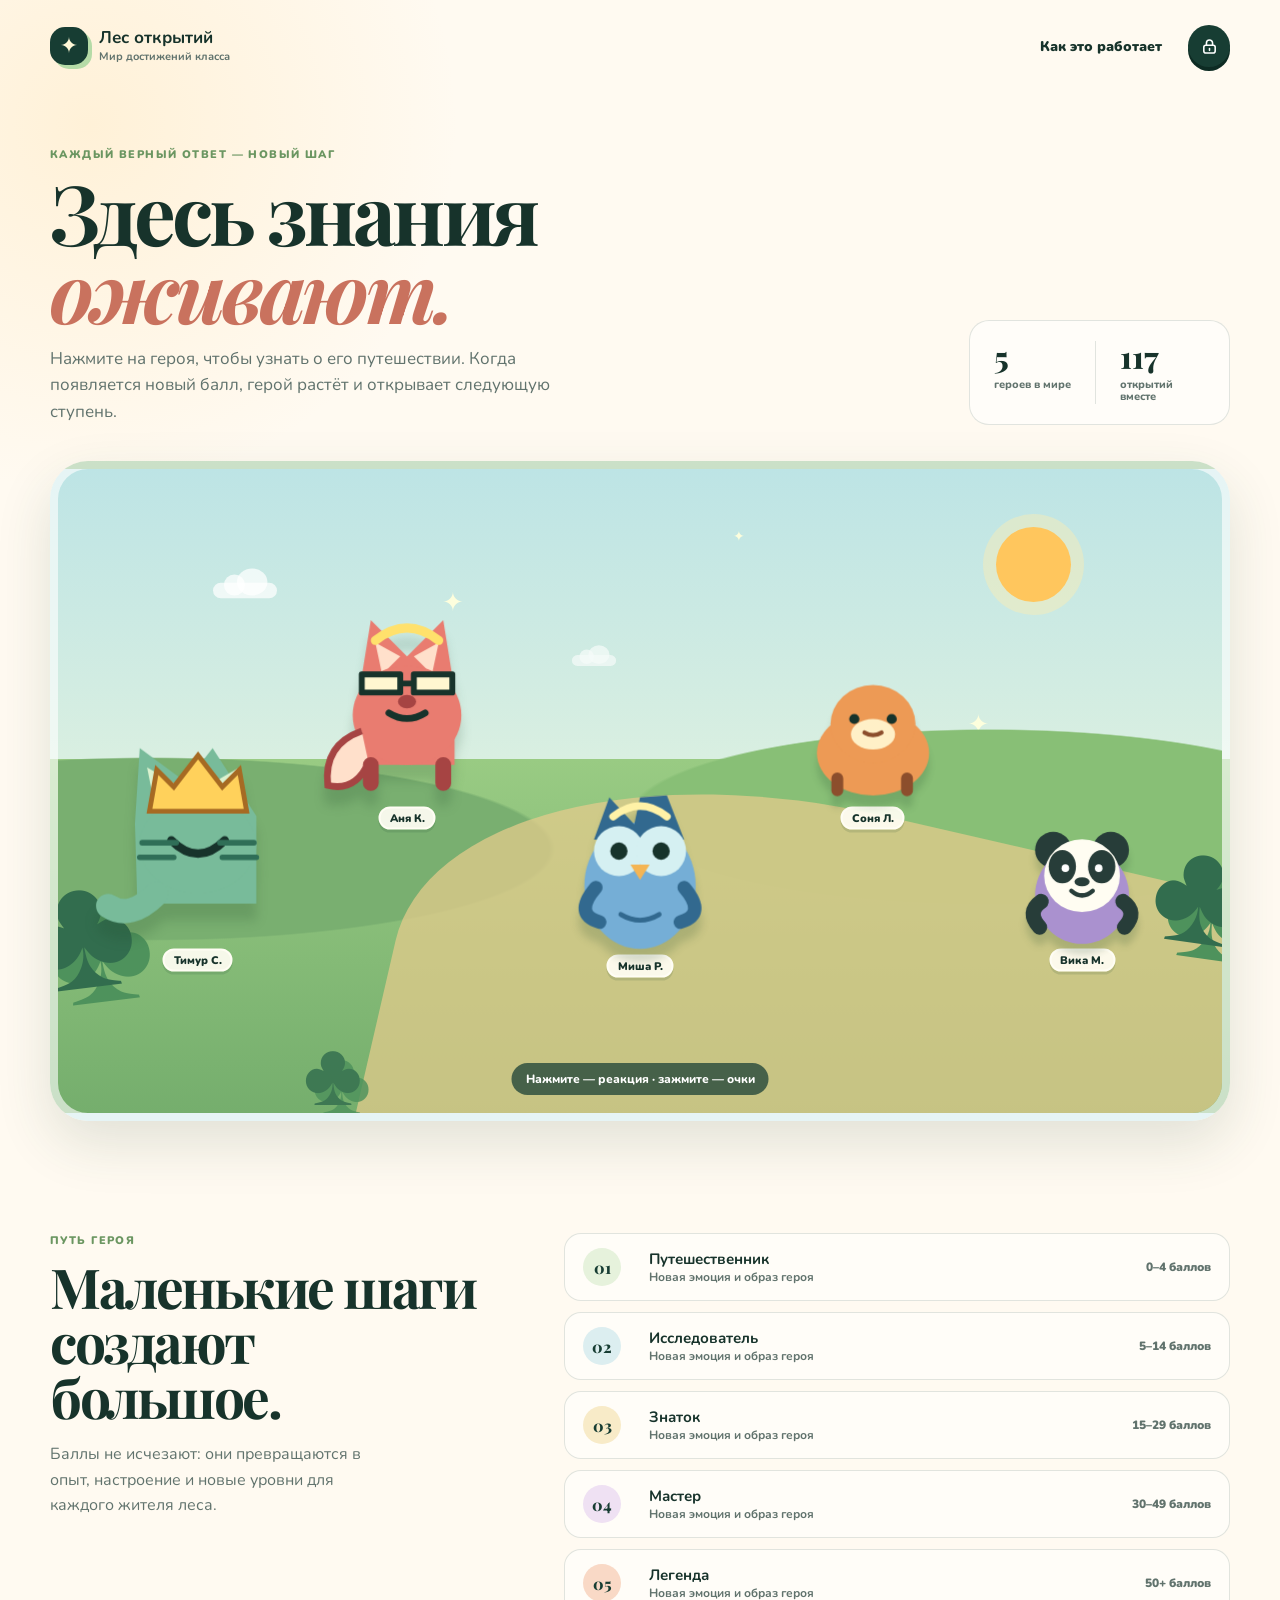
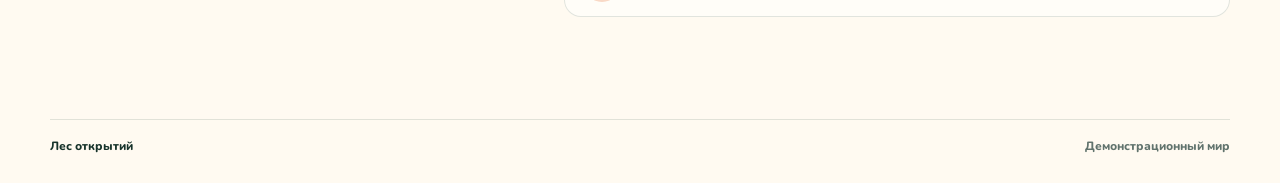
==== commit 1029495f: "update favicon and overlay" ====
--- a/index.html
+++ b/index.html
@@ -9,7 +9,7 @@
       content="Интерактивный мир достижений класса: герои растут вместе с новыми знаниями."
     />
     <meta name="robots" content="noindex, nofollow" />
-    <link rel="canonical" href="/" />
+    <link rel="canonical" href="https://hasli4.github.io/raiting/" />
 
     <meta property="og:type" content="website" />
     <meta property="og:site_name" content="Лес открытий" />
@@ -18,8 +18,8 @@
       property="og:description"
       content="Интерактивный мир достижений класса: герои растут вместе с новыми знаниями."
     />
-    <meta property="og:url" content="/" />
-    <meta property="og:image" content="assets/og-preview.png" />
+    <meta property="og:url" content="https://hasli4.github.io/raiting/" />
+    <meta property="og:image" content="https://hasli4.github.io/raiting/assets/og-preview.png" />
     <meta property="og:image:width" content="1200" />
     <meta property="og:image:height" content="630" />
     <meta
@@ -33,16 +33,13 @@
       name="twitter:description"
       content="Герои растут вместе с новыми знаниями."
     />
-    <meta name="twitter:image" content="assets/og-preview.png" />
+    <meta name="twitter:image" content="https://hasli4.github.io/raiting/assets/og-preview.png" />
     <meta
       name="twitter:image:alt"
       content="Лес открытий — интерактивный мир достижений класса"
     />
 
-    <link rel="icon" href="favicon.svg" type="image/svg+xml" />
-    <link rel="icon" href="favicon.ico" sizes="any" />
-    <link rel="icon" href="favicon.png" type="image/png" />
-    <link rel="apple-touch-icon" href="favicon.png" />
+    <link rel="icon" href="favicon.svg?v=forest-v1" type="image/svg+xml" />
     <link rel="preconnect" href="https://esm.sh" />
     <title>Лес открытий</title>
     <link rel="stylesheet" href="styles.css" />
--- a/styles.css
+++ b/styles.css
@@ -200,6 +200,10 @@
 .tree--three { left: 19%; bottom: -7px; transform: scale(.55); opacity: .82; }
 
 .world__animals { z-index: 4; }
+.world__animals,
+.world__animals * {
+  -webkit-tap-highlight-color: transparent;
+}
 .world__empty { position: absolute; inset: 0; z-index: 5; display: grid; align-content: center; justify-items: center; color: rgba(255,255,255,.9); text-align: center; pointer-events: none; }
 .world__empty[hidden] { display: none; }
 .world__empty span { margin-bottom: 5px; color: #fff0a0; font-size: 48px; text-shadow: 0 4px 0 rgba(23,61,51,.2); }
@@ -223,6 +227,8 @@
   text-align: center;
   touch-action: manipulation;
   user-select: none;
+  -webkit-tap-highlight-color: transparent;
+  -webkit-touch-callout: none;
   transition:
     left var(--move-duration) cubic-bezier(.33, .05, .26, 1),
     top var(--move-duration) cubic-bezier(.33, .05, .26, 1),
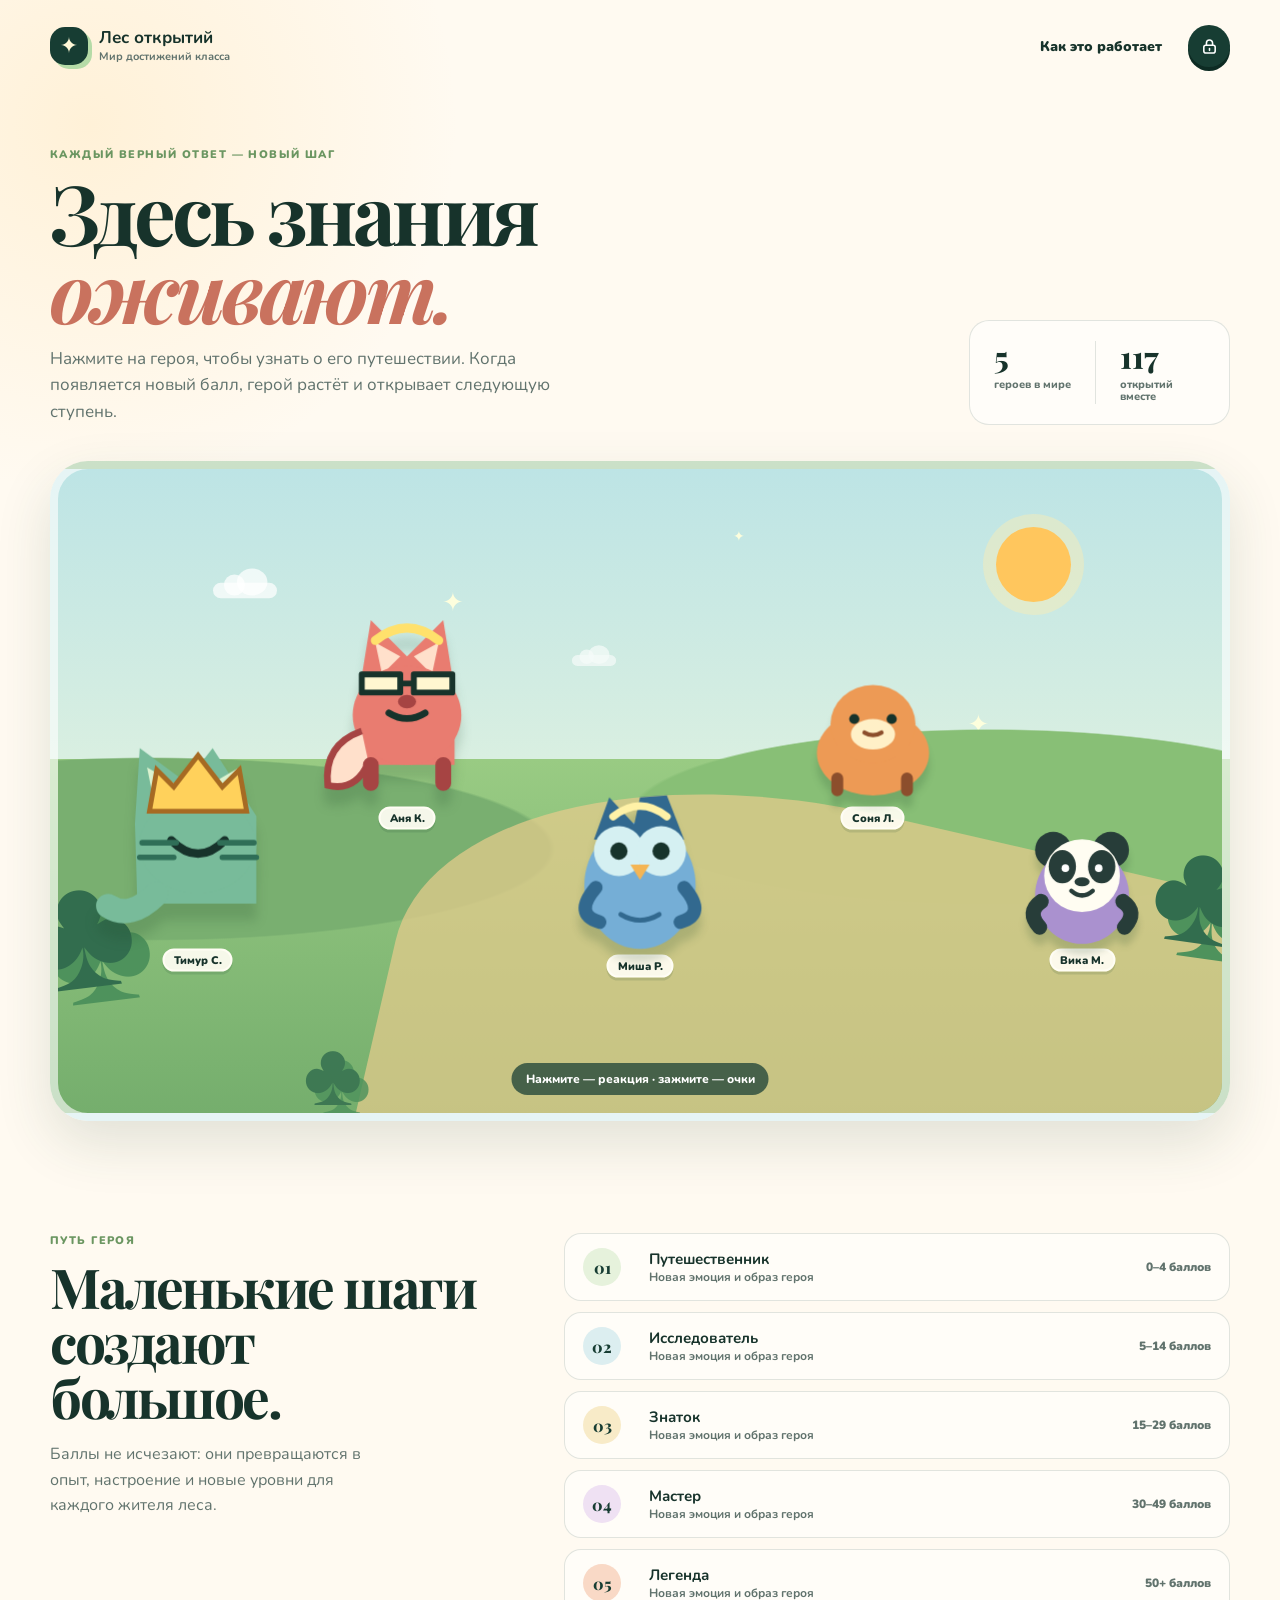
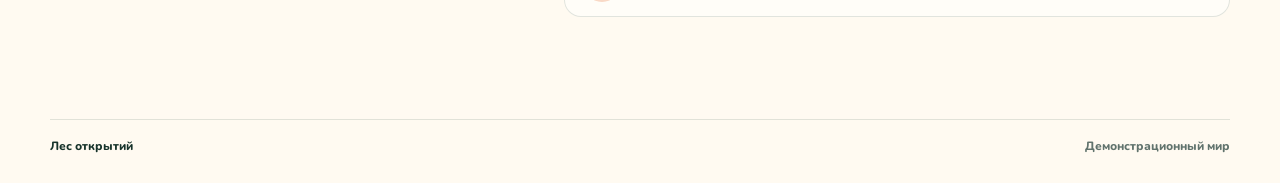
==== commit 6fb3b2d4: "add account" ====
--- a/index.html
+++ b/index.html
@@ -58,7 +58,7 @@
           <button class="button button--ghost" id="aboutOpen" type="button">
             Как это работает
           </button>
-          <a class="admin-orb" href="admin.html" target="_blank" rel="noopener" aria-label="Открыть панель учителя" title="Панель учителя">
+          <a class="admin-orb" href="account.html" aria-label="Войти в личный кабинет" title="Личный кабинет">
             <svg viewBox="0 0 24 24" aria-hidden="true">
               <rect x="5.5" y="10.5" width="13" height="9" rx="2.3"></rect>
               <path d="M8.5 10.5V8a3.5 3.5 0 0 1 7 0v2.5M12 14.2v2.2"></path>
